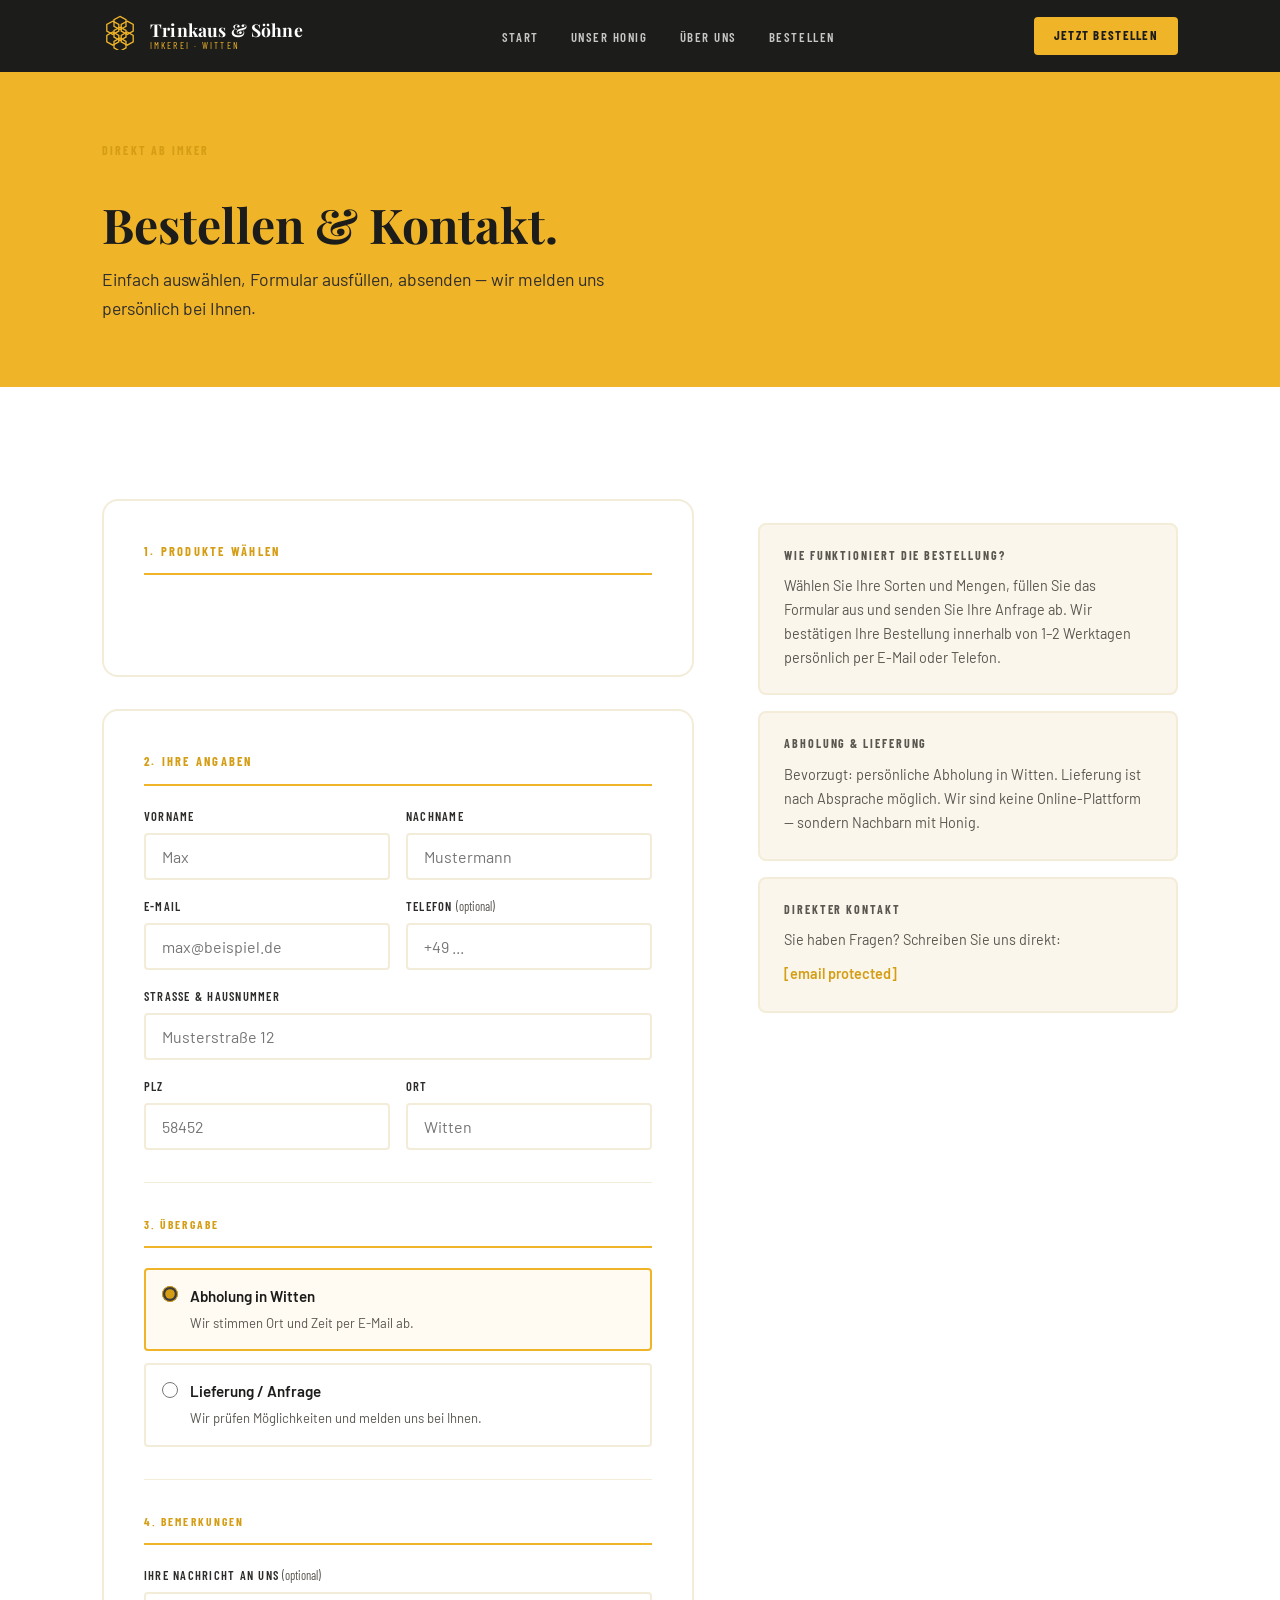
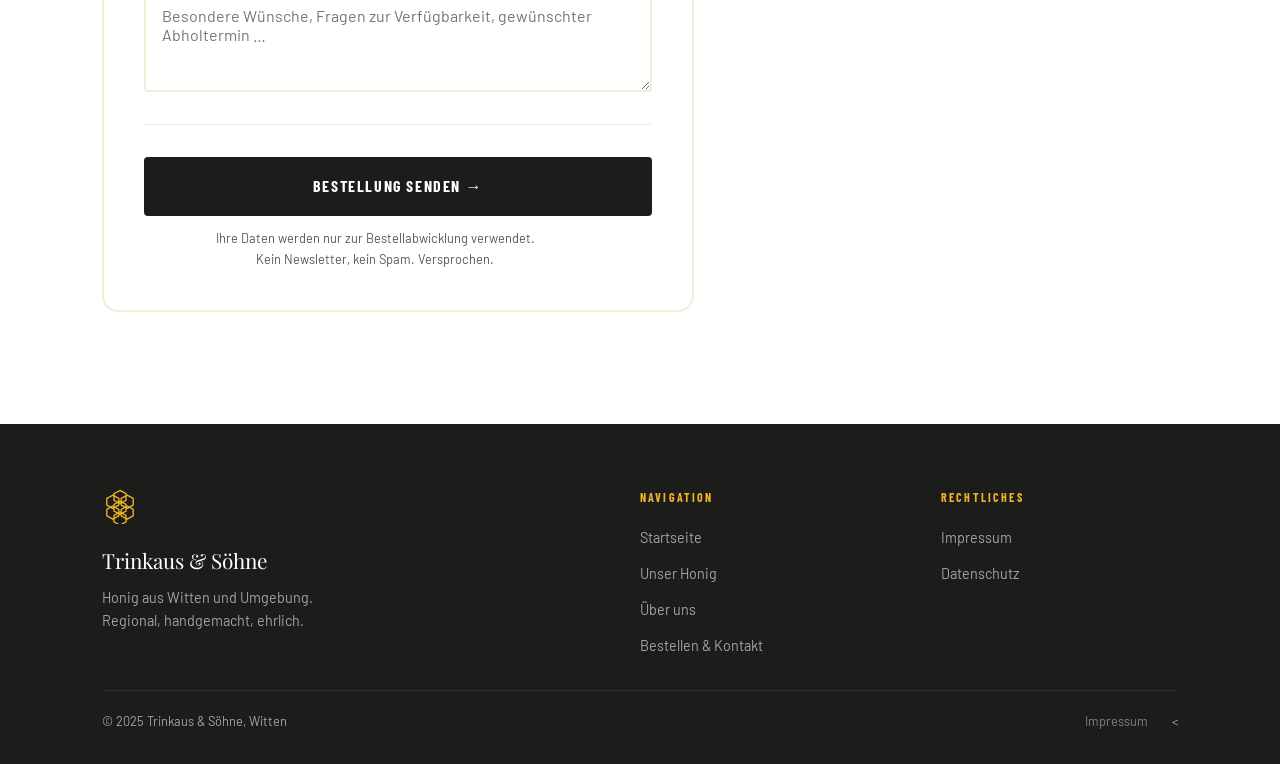
==== bestellung.html @ d73a36d2 "Add files via upload" ====
<!DOCTYPE html>
<html lang="de">
<head>
  <meta charset="UTF-8">
  <meta name="viewport" content="width=device-width, initial-scale=1.0">
  <title>Bestellen & Kontakt – Trinkaus & Söhne, Imkerei Witten</title>
  <meta name="description" content="Honig von Trinkaus & Söhne bestellen. Frühlingsblüte und Sommertracht direkt ab Imker in Witten – 500g für 7,50 €. Einfach, direkt, persönlich.">
  <link rel="stylesheet" href="styles.css">
  <style>

    .order-page-layout {
      display: grid;
      grid-template-columns: 1fr 420px;
      gap: 4rem;
      align-items: start;
    }

    /* Product Quantity Selection */
    .order-section-title {
      font-family: var(--ff-condensed);
      font-size: .78rem;
      font-weight: 700;
      letter-spacing: .18em;
      text-transform: uppercase;
      color: var(--honey-dark);
      margin-bottom: 1.25rem;
      padding-bottom: .75rem;
      border-bottom: 2px solid var(--honey);
      display: block;
    }

    .order-lines {
      display: flex;
      flex-direction: column;
      gap: 1rem;
      margin-bottom: 2.5rem;
    }

    .order-line {
      display: flex;
      align-items: center;
      justify-content: space-between;
      gap: 1rem;
      padding: 1.25rem 1.5rem;
      background: var(--cream);
      border: 2px solid var(--cream-dark);
      border-radius: var(--radius-md);
      transition: border-color .2s;
    }

    .order-line:focus-within {
      border-color: var(--honey);
    }

    .order-line__name {
      font-family: var(--ff-serif);
      font-size: 1.05rem;
      color: var(--dark);
      display: block;
    }

    .order-line__unit {
      font-size: .82rem;
      color: var(--mid);
      margin-top: .2rem;
    }

    .order-line__right {
      display: flex;
      flex-direction: column;
      align-items: flex-end;
      gap: .5rem;
      flex-shrink: 0;
    }

    .order-line__subtotal {
      font-family: var(--ff-serif);
      font-weight: 700;
      font-size: 1.1rem;
      color: var(--dark);
      min-width: 70px;
      text-align: right;
    }

    /* Form Card */
    .form-card {
      background: var(--white);
      border: 2px solid var(--cream-dark);
      border-radius: var(--radius-lg);
      padding: 2.5rem;
    }

    .form-section {
      margin-bottom: 2rem;
      padding-bottom: 2rem;
      border-bottom: 1px solid var(--cream-dark);
    }

    .form-section:last-of-type {
      border-bottom: none;
      margin-bottom: 1rem;
    }

    /* Sticky Sidebar Summary */
    .order-sidebar {
      position: sticky;
      top: calc(var(--nav-h) + 2rem);
    }

    .sidebar-info {
      background: var(--cream);
      border: 2px solid var(--cream-dark);
      border-radius: var(--radius-md);
      padding: 1.5rem;
      margin-top: 1.5rem;
    }

    .sidebar-info h4 {
      font-family: var(--ff-condensed);
      font-size: .75rem;
      letter-spacing: .16em;
      text-transform: uppercase;
      color: var(--mid);
      margin-bottom: .75rem;
    }

    .sidebar-info p {
      font-size: .9rem;
      color: var(--mid);
      line-height: 1.65;
      max-width: none;
    }

    .radio-group {
      display: flex;
      flex-direction: column;
      gap: .75rem;
    }

    .radio-option {
      display: flex;
      align-items: flex-start;
      gap: .75rem;
      cursor: pointer;
      padding: .875rem 1rem;
      border: 2px solid var(--cream-dark);
      border-radius: var(--radius-sm);
      transition: border-color .2s, background .2s;
    }

    .radio-option:has(input:checked) {
      border-color: var(--honey);
      background: rgba(240,180,41,.06);
    }

    .radio-option input[type="radio"] {
      margin-top: .15rem;
      accent-color: var(--honey-dark);
      width: 16px;
      height: 16px;
      flex-shrink: 0;
    }

    .radio-option__label {
      font-weight: 600;
      font-size: .95rem;
      color: var(--dark);
      display: block;
    }

    .radio-option__sub {
      font-size: .82rem;
      color: var(--mid);
      margin-top: .15rem;
    }

    .submit-area {
      margin-top: 2rem;
    }

    .submit-area .btn {
      width: 100%;
      justify-content: center;
      font-size: 1rem;
      padding: 1.1rem;
    }

    .submit-note {
      font-size: .8rem;
      color: var(--mid);
      text-align: center;
      margin-top: .75rem;
    }

    @media (max-width: 960px) {
      .order-page-layout {
        grid-template-columns: 1fr;
        gap: 2.5rem;
      }
      .order-sidebar {
        position: static;
      }
      .order-sidebar { order: -1; }
    }

    @media (max-width: 480px) {
      .order-line {
        flex-direction: column;
        align-items: flex-start;
      }
      .order-line__right {
        align-items: flex-start;
        flex-direction: row;
        width: 100%;
        justify-content: space-between;
      }
      .form-card { padding: 1.5rem; }
    }
  </style>
</head>
<body>

<nav class="nav" aria-label="Hauptnavigation">
  <div class="nav__inner">
    <a href="index.html" class="nav__logo" aria-label="Trinkaus & Söhne – Startseite">
      <div class="nav__logo-mark">
        <svg viewBox="0 0 60 60" fill="none" xmlns="http://www.w3.org/2000/svg" aria-hidden="true">
          <g stroke="#F0B429" stroke-width="2.2" fill="none">
            <polygon points="30,4 40,9.5 40,20.5 30,26 20,20.5 20,9.5"/>
            <polygon points="42,12 52,17.5 52,28.5 42,34 32,28.5 32,17.5"/>
            <polygon points="18,12 28,17.5 28,28.5 18,34 8,28.5 8,17.5"/>
            <polygon points="30,22 40,27.5 40,38.5 30,44 20,38.5 20,27.5"/>
            <polygon points="42,30 52,35.5 52,46.5 42,52 32,46.5 32,35.5"/>
            <polygon points="18,30 28,35.5 28,46.5 18,52 8,46.5 8,35.5"/>
            <polygon points="30,40 40,45.5 40,56.5 30,62 20,56.5 20,45.5"/>
          </g>
        </svg>
      </div>
      <div class="nav__logo-text">
        <span class="nav__logo-name">Trinkaus & Söhne</span>
        <span class="nav__logo-sub">Imkerei · Witten</span>
      </div>
    </a>
    <ul class="nav__links" id="navLinks">
      <li><a href="index.html" class="nav__link">Start</a></li>
      <li><a href="honig.html" class="nav__link">Unser Honig</a></li>
      <li><a href="ueber-uns.html" class="nav__link">Über uns</a></li>
      <li><a href="bestellung.html" class="nav__link">Bestellen</a></li>
    </ul>
    <a href="bestellung.html" class="nav__cta">Jetzt bestellen</a>
    <button class="nav__toggle" id="navToggle" aria-label="Menü öffnen" aria-expanded="false">
      <span></span><span></span><span></span>
    </button>
  </div>
</nav>

<header class="page-hero">
  <div class="container">
    <span class="label">Direkt ab Imker</span>
    <div class="divider" style="margin-bottom:1rem"></div>
    <h1>Bestellen & Kontakt.</h1>
    <p style="font-size:1.1rem;color:var(--charcoal);margin-top:.75rem;max-width:52ch">
      Einfach auswählen, Formular ausfüllen, absenden — wir melden uns persönlich bei Ihnen.
    </p>
  </div>
</header>

<section class="section">
  <div class="container">
    <form id="orderForm" novalidate>
      <div class="order-page-layout">

        <!-- Left: Product selection + contact form -->
        <div>
          <!-- 1. Product Selection -->
          <div class="form-card" style="margin-bottom:2rem">
            <span class="order-section-title">1. Produkte wählen</span>
            <div id="orderLines" class="order-lines"></div>
          </div>

          <!-- 2. Contact Data -->
          <div class="form-card">
            <span class="order-section-title">2. Ihre Angaben</span>

            <div class="form-section">
              <div class="form-grid">
                <div class="form-group">
                  <label class="form-label" for="vorname">Vorname</label>
                  <input class="form-input" type="text" id="vorname" name="vorname"
                    autocomplete="given-name" required placeholder="Max">
                </div>
                <div class="form-group">
                  <label class="form-label" for="nachname">Nachname</label>
                  <input class="form-input" type="text" id="nachname" name="nachname"
                    autocomplete="family-name" required placeholder="Mustermann">
                </div>
                <div class="form-group">
                  <label class="form-label" for="email">E-Mail</label>
                  <input class="form-input" type="email" id="email" name="email"
                    autocomplete="email" required placeholder="max@beispiel.de">
                </div>
                <div class="form-group">
                  <label class="form-label form-label--optional" for="telefon">Telefon</label>
                  <input class="form-input" type="tel" id="telefon" name="telefon"
                    autocomplete="tel" placeholder="+49 ...">
                </div>
                <div class="form-group form-grid--full">
                  <label class="form-label" for="strasse">Straße & Hausnummer</label>
                  <input class="form-input" type="text" id="strasse" name="strasse"
                    autocomplete="street-address" required placeholder="Musterstraße 12">
                </div>
                <div class="form-group">
                  <label class="form-label" for="plz">PLZ</label>
                  <input class="form-input" type="text" id="plz" name="plz"
                    autocomplete="postal-code" required placeholder="58452">
                </div>
                <div class="form-group">
                  <label class="form-label" for="ort">Ort</label>
                  <input class="form-input" type="text" id="ort" name="ort"
                    autocomplete="address-level2" required placeholder="Witten">
                </div>
              </div>
            </div>

            <div class="form-section">
              <span class="order-section-title" style="font-size:.72rem">3. Übergabe</span>
              <div class="radio-group" role="radiogroup" aria-labelledby="uebergabe-label">
                <label class="radio-option">
                  <input type="radio" name="uebergabe" value="abholung" checked>
                  <div>
                    <span class="radio-option__label">Abholung in Witten</span>
                    <span class="radio-option__sub">Wir stimmen Ort und Zeit per E-Mail ab.</span>
                  </div>
                </label>
                <label class="radio-option">
                  <input type="radio" name="uebergabe" value="lieferung">
                  <div>
                    <span class="radio-option__label">Lieferung / Anfrage</span>
                    <span class="radio-option__sub">Wir prüfen Möglichkeiten und melden uns bei Ihnen.</span>
                  </div>
                </label>
              </div>
            </div>

            <div class="form-section">
              <span class="order-section-title" style="font-size:.72rem">4. Bemerkungen</span>
              <div class="form-group">
                <label class="form-label form-label--optional" for="bemerkung">Ihre Nachricht an uns</label>
                <textarea class="form-textarea" id="bemerkung" name="bemerkung"
                  placeholder="Besondere Wünsche, Fragen zur Verfügbarkeit, gewünschter Abholtermin …"></textarea>
              </div>
            </div>

            <div class="submit-area">
              <button type="submit" class="btn btn--primary btn--lg" id="submitBtn">
                Bestellung senden →
              </button>
              <p class="submit-note">
                Ihre Daten werden nur zur Bestellabwicklung verwendet.<br>
                Kein Newsletter, kein Spam. Versprochen.
              </p>
            </div>
          </div>
        </div>

        <!-- Right: Sticky Summary -->
        <div class="order-sidebar">
          <!-- Summary Box (JS fills this) -->
          <div id="summaryBox" style="display:none">
            <div class="order-summary">
              <h3>Ihre Bestellübersicht</h3>
              <div id="summaryBody"></div>
              <div id="summaryTotal" class="order-summary__total"></div>
            </div>
          </div>

          <div class="sidebar-info">
            <h4>Wie funktioniert die Bestellung?</h4>
            <p>
              Wählen Sie Ihre Sorten und Mengen, füllen Sie das Formular aus 
              und senden Sie Ihre Anfrage ab. Wir bestätigen Ihre Bestellung 
              innerhalb von 1–2 Werktagen persönlich per E-Mail oder Telefon.
            </p>
          </div>

          <div class="sidebar-info" style="margin-top:1rem">
            <h4>Abholung & Lieferung</h4>
            <p>
              Bevorzugt: persönliche Abholung in Witten. 
              Lieferung ist nach Absprache möglich. 
              Wir sind keine Online-Plattform — 
              sondern Nachbarn mit Honig.
            </p>
          </div>

          <div class="sidebar-info" style="margin-top:1rem">
            <h4>Direkter Kontakt</h4>
            <p style="margin-bottom:.5rem">
              Sie haben Fragen? Schreiben Sie uns direkt:
            </p>
            <a href="/cdn-cgi/l/email-protection#afc6c2c4caddcac6efdbddc6c1c4cedadc82dcc0cac7c1ca81cbca" style="color:var(--honey-dark);font-weight:600;font-size:.9rem;word-break:break-all">
              <span class="__cf_email__" data-cfemail="60090d0b05120509201412090e0b0115134d130f05080e054e0405">[email&#160;protected]</span>
            </a>
          </div>
        </div>

      </div>
    </form>
  </div>
</section>

<footer class="footer">
  <div class="container">
    <div class="footer__inner">
      <div>
        <svg width="36" height="36" viewBox="0 0 60 60" fill="none" xmlns="http://www.w3.org/2000/svg" aria-hidden="true">
          <g stroke="#F0B429" stroke-width="2.2" fill="none">
            <polygon points="30,4 40,9.5 40,20.5 30,26 20,20.5 20,9.5"/>
            <polygon points="42,12 52,17.5 52,28.5 42,34 32,28.5 32,17.5"/>
            <polygon points="18,12 28,17.5 28,28.5 18,34 8,28.5 8,17.5"/>
            <polygon points="30,22 40,27.5 40,38.5 30,44 20,38.5 20,27.5"/>
            <polygon points="42,30 52,35.5 52,46.5 42,52 32,46.5 32,35.5"/>
            <polygon points="18,30 28,35.5 28,46.5 18,52 8,46.5 8,35.5"/>
            <polygon points="30,40 40,45.5 40,56.5 30,62 20,56.5 20,45.5"/>
          </g>
        </svg>
        <p class="footer__brand-name">Trinkaus & Söhne</p>
        <p class="footer__tagline">Honig aus Witten und Umgebung. Regional, handgemacht, ehrlich.</p>
      </div>
      <div>
        <p class="footer__heading">Navigation</p>
        <ul class="footer__links">
          <li><a href="index.html" class="footer__link">Startseite</a></li>
          <li><a href="honig.html" class="footer__link">Unser Honig</a></li>
          <li><a href="ueber-uns.html" class="footer__link">Über uns</a></li>
          <li><a href="bestellung.html" class="footer__link">Bestellen & Kontakt</a></li>
        </ul>
      </div>
      <div>
        <p class="footer__heading">Rechtliches</p>
        <ul class="footer__links">
          <li><a href="impressum.html" class="footer__link">Impressum</a></li>
          <li><a href="datenschutz.html" class="footer__link">Datenschutz</a></li>
        </ul>
      </div>
    </div>
    <div class="footer__bottom">
      <span>© 2025 Trinkaus & Söhne, Witten</span>
      <div class="footer__legal">
        <a href="impressum.html">Impressum</a>
        <
---- styles.css ----
/* =========================================================
   TRINKAUS & SÖHNE — Imkerei Witten
   Shared Stylesheet
   ========================================================= */

@import url('https://fonts.googleapis.com/css2?family=Playfair+Display:wght@400;700;900&family=Dancing+Script:wght@700&family=Barlow:wght@300;400;500;600;700&family=Barlow+Condensed:wght@600;700&display=swap');

/* ─── CSS Variables ──────────────────────────────────────── */
:root {
  --honey:        #F0B429;
  --honey-dark:   #D49D14;
  --honey-light:  #FDD85D;
  --dark:         #1C1C1B;
  --charcoal:     #2E2D2B;
  --mid:          #5A5751;
  --cream:        #FBF6EC;
  --cream-dark:   #F3ECD9;
  --white:        #FFFFFF;

  --ff-serif:     'Playfair Display', Georgia, serif;
  --ff-sans:      'Barlow', sans-serif;
  --ff-condensed: 'Barlow Condensed', sans-serif;
  --ff-script:    'Dancing Script', cursive;

  --radius-sm:    4px;
  --radius-md:    8px;
  --radius-lg:    16px;
  --radius-hex:   6px;

  --shadow-sm:    0 2px 8px rgba(28,28,27,.08);
  --shadow-md:    0 6px 24px rgba(28,28,27,.12);
  --shadow-lg:    0 16px 48px rgba(28,28,27,.18);
  --shadow-honey: 0 4px 20px rgba(240,180,41,.35);

  --space-xs:     .5rem;
  --space-sm:     1rem;
  --space-md:     2rem;
  --space-lg:     4rem;
  --space-xl:     7rem;

  --nav-h:        72px;
  --max-w:        1140px;
}

/* ─── Reset & Base ───────────────────────────────────────── */
*, *::before, *::after { box-sizing: border-box; margin: 0; padding: 0; }

html { scroll-behavior: smooth; font-size: 16px; }

body {
  font-family: var(--ff-sans);
  color: var(--dark);
  background: var(--white);
  line-height: 1.65;
  -webkit-font-smoothing: antialiased;
}

img { max-width: 100%; display: block; }
a { color: inherit; text-decoration: none; }
ul { list-style: none; }

/* ─── Typography ─────────────────────────────────────────── */
h1, h2, h3, h4 {
  font-family: var(--ff-serif);
  line-height: 1.15;
  font-weight: 700;
}

h1 { font-size: clamp(2.4rem, 5vw, 4rem); }
h2 { font-size: clamp(1.8rem, 3.5vw, 2.8rem); }
h3 { font-size: clamp(1.2rem, 2.5vw, 1.6rem); }

p { max-width: 66ch; }

.label {
  font-family: var(--ff-condensed);
  font-weight: 700;
  font-size: .75rem;
  letter-spacing: .18em;
  text-transform: uppercase;
  color: var(--mid);
}

.label--honey { color: var(--honey-dark); }
.label--light { color: rgba(255,255,255,.65); }

/* ─── Layout Helpers ─────────────────────────────────────── */
.container {
  width: 100%;
  max-width: var(--max-w);
  margin-inline: auto;
  padding-inline: var(--space-md);
}

.section {
  padding-block: var(--space-xl);
}

.section--sm {
  padding-block: var(--space-lg);
}

.section--dark {
  background: var(--dark);
  color: var(--white);
}

.section--cream {
  background: var(--cream);
}

.section--honey {
  background: var(--honey);
  color: var(--dark);
}

/* ─── Navigation ─────────────────────────────────────────── */
.nav {
  position: fixed;
  top: 0; left: 0; right: 0;
  height: var(--nav-h);
  background: var(--dark);
  z-index: 1000;
  display: flex;
  align-items: center;
}

.nav__inner {
  display: flex;
  align-items: center;
  justify-content: space-between;
  width: 100%;
  max-width: var(--max-w);
  margin-inline: auto;
  padding-inline: var(--space-md);
}

.nav__logo {
  display: flex;
  align-items: center;
  gap: .75rem;
  text-decoration: none;
}

.nav__logo-mark svg {
  width: 36px;
  height: 36px;
}

.nav__logo-text {
  display: flex;
  flex-direction: column;
  line-height: 1;
}

.nav__logo-name {
  font-family: var(--ff-serif);
  font-size: 1.1rem;
  font-weight: 700;
  color: var(--white);
  letter-spacing: .01em;
}

.nav__logo-sub {
  font-family: var(--ff-condensed);
  font-size: .6rem;
  letter-spacing: .22em;
  text-transform: uppercase;
  color: var(--honey);
  margin-top: 2px;
}

.nav__links {
  display: flex;
  align-items: center;
  gap: var(--space-md);
}

.nav__link {
  font-family: var(--ff-condensed);
  font-weight: 600;
  font-size: .8rem;
  letter-spacing: .12em;
  text-transform: uppercase;
  color: rgba(255,255,255,.75);
  transition: color .2s;
  padding-block: .25rem;
  border-bottom: 2px solid transparent;
  transition: color .2s, border-color .2s;
}

.nav__link:hover,
.nav__link--active {
  color: var(--honey);
  border-bottom-color: var(--honey);
}

.nav__cta {
  font-family: var(--ff-condensed);
  font-weight: 700;
  font-size: .8rem;
  letter-spacing: .1em;
  text-transform: uppercase;
  background: var(--honey);
  color: var(--dark);
  padding: .55rem 1.25rem;
  border-radius: var(--radius-sm);
  transition: background .2s, transform .15s;
}

.nav__cta:hover {
  background: var(--honey-light);
  transform: translateY(-1px);
}

/* Mobile Nav Toggle */
.nav__toggle {
  display: none;
  flex-direction: column;
  gap: 5px;
  cursor: pointer;
  padding: .5rem;
  background: none;
  border: none;
}

.nav__toggle span {
  display: block;
  width: 24px;
  height: 2px;
  background: var(--white);
  transition: all .3s;
}

.nav__toggle.open span:nth-child(1) { transform: translateY(7px) rotate(45deg); }
.nav__toggle.open span:nth-child(2) { opacity: 0; }
.nav__toggle.open span:nth-child(3) { transform: translateY(-7px) rotate(-45deg); }

/* ─── Buttons ────────────────────────────────────────────── */
.btn {
  display: inline-flex;
  align-items: center;
  gap: .5rem;
  font-family: var(--ff-condensed);
  font-weight: 700;
  font-size: .9rem;
  letter-spacing: .1em;
  text-transform: uppercase;
  padding: .85rem 2rem;
  border-radius: var(--radius-sm);
  border: 2px solid transparent;
  cursor: pointer;
  transition: all .2s;
  text-decoration: none;
}

.btn--primary {
  background: var(--dark);
  color: var(--white);
  border-color: var(--dark);
}

.btn--primary:hover {
  background: var(--charcoal);
  transform: translateY(-2px);
  box-shadow: var(--shadow-md);
}

.btn--outline {
  background: transparent;
  color: var(--dark);
  border-color: var(--dark);
}

.btn--outline:hover {
  background: var(--dark);
  color: var(--white);
}

.btn--honey {
  background: var(--honey);
  color: var(--dark);
  border-color: var(--honey);
}

.btn--honey:hover {
  background: var(--honey-light);
  box-shadow: var(--shadow-honey);
  transform: translateY(-2px);
}

.btn--white {
  background: var(--white);
  color: var(--dark);
  border-color: var(--white);
}

.btn--white:hover {
  background: var(--cream);
  transform: translateY(-2px);
}

.btn--lg {
  padding: 1.1rem 2.5rem;
  font-size: 1rem;
}

/* ─── Honeycomb SVG Decoration ───────────────────────────── */
.hex-deco {
  position: absolute;
  opacity: .06;
  pointer-events: none;
}

/* ─── Section Header ─────────────────────────────────────── */
.section-header {
  margin-bottom: 3.5rem;
}

.section-header h2 {
  margin-top: .5rem;
  margin-bottom: 1rem;
}

.section-header p {
  color: var(--mid);
  font-size: 1.1rem;
}

/* ─── Product Cards ──────────────────────────────────────── */
.products-grid {
  display: grid;
  grid-template-columns: repeat(auto-fill, minmax(280px, 1fr));
  gap: var(--space-md);
}

.product-card {
  background: var(--white);
  border: 2px solid var(--cream-dark);
  border-radius: var(--radius-md);
  overflow: hidden;
  display: flex;
  flex-direction: column;
  transition: transform .2s, box-shadow .2s, border-color .2s;
}

.product-card:hover {
  transform: translateY(-4px);
  box-shadow: var(--shadow-md);
  border-color: var(--honey);
}

.product-card__visual {
  background: var(--honey);
  height: 200px;
  display: flex;
  align-items: center;
  justify-content: center;
  position: relative;
  overflow: hidden;
}

.product-card__icon {
  width: 80px;
  height: 80px;
  opacity: .2;
  position: absolute;
}

.product-card__name-script {
  font-family: var(--ff-script);
  font-size: 2.4rem;
  color: var(--dark);
  position: relative;
  z-index: 1;
}

.product-card__body {
  padding: 1.5rem;
  flex: 1;
  display: flex;
  flex-direction: column;
  gap: .75rem;
}

.product-card__tag {
  font-family: var(--ff-condensed);
  font-size: .7rem;
  letter-spacing: .18em;
  text-transform: uppercase;
  color: var(--mid);
}

.product-card__title {
  font-family: var(--ff-serif);
  font-size: 1.3rem;
  font-weight: 700;
}

.product-card__desc {
  font-size: .95rem;
  color: var(--mid);
  line-height: 1.6;
  flex: 1;
}

.product-card__footer {
  display: flex;
  align-items: center;
  justify-content: space-between;
  padding: 1rem 1.5rem;
  border-top: 1px solid var(--cream-dark);
  background: var(--cream);
}

.product-card__size {
  font-size: .85rem;
  color: var(--mid);
  font-family: var(--ff-condensed);
  letter-spacing: .08em;
}

.product-card__price {
  font-family: var(--ff-serif);
  font-size: 1.4rem;
  font-weight: 700;
  color: var(--dark);
}

/* ─── Values / Icon Row ──────────────────────────────────── */
.values-grid {
  display: grid;
  grid-template-columns: repeat(auto-fit, minmax(200px, 1fr));
  gap: var(--space-md);
}

.value-item {
  text-align: center;
  padding: var(--space-md);
}

.value-item__icon {
  width: 48px;
  height: 48px;
  margin: 0 auto var(--space-sm);
  background: var(--honey);
  border-radius: 50%;
  display: flex;
  align-items: center;
  justify-content: center;
}

.value-item__icon svg {
  width: 22px;
  height: 22px;
  color: var(--dark);
}

.value-item h3 {
  font-size: 1rem;
  margin-bottom: .4rem;
}

.value-item p {
  font-size: .9rem;
  color: var(--mid);
  max-width: 22ch;
  margin-inline: auto;
}

/* ─── Divider ────────────────────────────────────────────── */
.divider {
  width: 40px;
  height: 3px;
  background: var(--honey);
  margin-block: 1rem;
}

.divider--center { margin-inline: auto; }

/* ─── Form Styles ────────────────────────────────────────── */
.form-grid {
  display: grid;
  grid-template-columns: 1fr 1fr;
  gap: 1rem;
}

.form-grid--full {
  grid-column: 1 / -1;
}

.form-group {
  display: flex;
  flex-direction: column;
  gap: .4rem;
}

.form-label {
  font-family: var(--ff-condensed);
  font-weight: 600;
  font-size: .78rem;
  letter-spacing: .1em;
  text-transform: uppercase;
  color: var(--charcoal);
}

.form-label--optional::after {
  content: ' (optional)';
  font-weight: 400;
  color: var(--mid);
  text-transform: none;
  letter-spacing: 0;
}

.form-input,
.form-select,
.form-textarea {
  font-family: var(--ff-sans);
  font-size: 1rem;
  color: var(--dark);
  background: var(--white);
  border: 2px solid var(--cream-dark);
  border-radius: var(--radius-sm);
  padding: .75rem 1rem;
  width: 100%;
  transition: border-color .2s;
  outline: none;
}

.form-input:focus,
.form-select:focus,
.form-textarea:focus {
  border-color: var(--honey);
  box-shadow: 0 0 0 3px rgba(240,180,41,.15);
}

.form-textarea {
  resize: vertical;
  min-height: 100px;
}

/* ─── Quantity Stepper ───────────────────────────────────── */
.qty-stepper {
  display: flex;
  align-items: center;
  gap: 0;
  border: 2px solid var(--cream-dark);
  border-radius: var(--radius-sm);
  overflow: hidden;
  width: fit-content;
}

.qty-btn {
  width: 40px;
  height: 40px;
  background: var(--cream);
  border: none;
  cursor: pointer;
  font-size: 1.3rem;
  font-weight: 700;
  color: var(--dark);
  display: flex;
  align-items: center;
  justify-content: center;
  transition: background .15s;
}

.qty-btn:hover { background: var(--honey); }

.qty-input {
  width: 56px;
  height: 40px;
  text-align: center;
  border: none;
  border-left: 2px solid var(--cream-dark);
  border-right: 2px solid var(--cream-dark);
  font-family: var(--ff-serif);
  font-size: 1.1rem;
  font-weight: 700;
  color: var(--dark);
  outline: none;
  background: var(--white);
}

/* ─── Order Summary ──────────────────────────────────────── */
.order-summary {
  background: var(--dark);
  color: var(--white);
  border-radius: var(--radius-md);
  padding: 2rem;
  margin-top: 2rem;
}

.order-summary h3 {
  font-size: 1rem;
  font-family: var(--ff-condensed);
  letter-spacing: .15em;
  text-transform: uppercase;
  color: var(--honey);
  margin-bottom: 1.25rem;
}

.order-summary__row {
  display: flex;
  justify-content: space-between;
  padding: .6rem 0;
  border-bottom: 1px solid rgba(255,255,255,.08);
  font-size: .95rem;
}

.order-summary__row:last-child {
  border-bottom: none;
}

.order-summary__total {
  display: flex;
  justify-content: space-between;
  padding-top: 1rem;
  margin-top: .5rem;
  border-top: 2px solid var(--honey);
  font-family: var(--ff-serif);
  font-size: 1.4rem;
  font-weight: 700;
}

/* ─── Footer ─────────────────────────────────────────────── */
.footer {
  background: var(--dark);
  color: rgba(255,255,255,.6);
  padding: var(--space-lg) 0 var(--space-md);
}

.footer__inner {
  display: grid;
  grid-template-columns: 2fr 1fr 1fr;
  gap: var(--space-lg);
  padding-bottom: var(--space-md);
  border-bottom: 1px solid rgba(255,255,255,.08);
}

.footer__brand-name {
  font-family: var(--ff-serif);
  font-size: 1.3rem;
  color: var(--white);
  margin: .75rem 0 .5rem;
}

.footer__tagline {
  font-size: .9rem;
  line-height: 1.6;
  max-width: 28ch;
}

.footer__heading {
  font-family: var(--ff-condensed);
  font-weight: 700;
  font-size: .75rem;
  letter-spacing: .18em;
  text-transform: uppercase;
  color: var(--honey);
  margin-bottom: 1rem;
}

.footer__links {
  display: flex;
  flex-direction: column;
  gap: .6rem;
}

.footer__link {
  font-size: .9rem;
  color: rgba(255,255,255,.6);
  transition: color .2s;
}

.footer__link:hover { color: var(--honey); }

.footer__bottom {
  display: flex;
  justify-content: space-between;
  align-items: center;
  padding-top: 1.25rem;
  font-size: .8rem;
}

.footer__legal {
  display: flex;
  gap: 1.5rem;
}

.footer__legal a {
  color: rgba(255,255,255,.45);
  font-size: .8rem;
  transition: color .2s;
}

.footer__legal a:hover { color: var(--honey); }

/* ─── Page Hero ──────────────────────────────────────────── */
.page-hero {
  background: var(--honey);
  padding-top: calc(var(--nav-h) + 4rem);
  padding-bottom: 4rem;
  position: relative;
  overflow: hidden;
}

.page-hero .label { color: var(--honey-dark); margin-bottom: .5rem; }
.page-hero h1 { font-size: clamp(2rem, 4vw, 3rem); }

/* ─── Impressum / Datenschutz ────────────────────────────── */
.prose {
  max-width: 72ch;
}

.prose h2 {
  font-size: 1.5rem;
  margin: 2.5rem 0 .75rem;
}

.prose h3 {
  font-size: 1.1rem;
  margin: 1.75rem 0 .5rem;
}

.prose p {
  margin-bottom: 1rem;
  font-size: .975rem;
  line-height: 1.75;
  color: var(--charcoal);
  max-width: none;
}

.prose a {
  color: var(--honey-dark);
  text-decoration: underline;
}

/* ─── Responsive ─────────────────────────────────────────── */
@media (max-width: 900px) {
  .footer__inner {
    grid-template-columns: 1fr 1fr;
  }

  .footer__inner > *:first-child {
    grid-column: 1 / -1;
  }
}

@media (max-width: 768px) {
  :root {
    --space-xl: 4rem;
    --space-lg: 2.5rem;
  }

  .nav__links {
    display: none;
    position: fixed;
    top: var(--nav-h);
    left: 0;
    right: 0;
    background: var(--dark);
    flex-direction: column;
    padding: 2rem;
    gap: 1.5rem;
    border-top: 1px solid rgba(255,255,255,.08);
    align-items: flex-start;
  }

  .nav__links.open { display: flex; }

  .nav__toggle { display: flex; }

  .nav__cta { display: none; }

  .form-grid { grid-template-columns: 1fr; }

  .footer__inner { grid-template-columns: 1fr; gap: 2rem; }
  .footer__bottom { flex-direction: column; gap: 1rem; text-align: center; }
}

@media (max-width: 480px) {
  .products-grid { grid-template-columns: 1fr; }
  .values-grid { grid-template-columns: 1fr 1fr; }
}
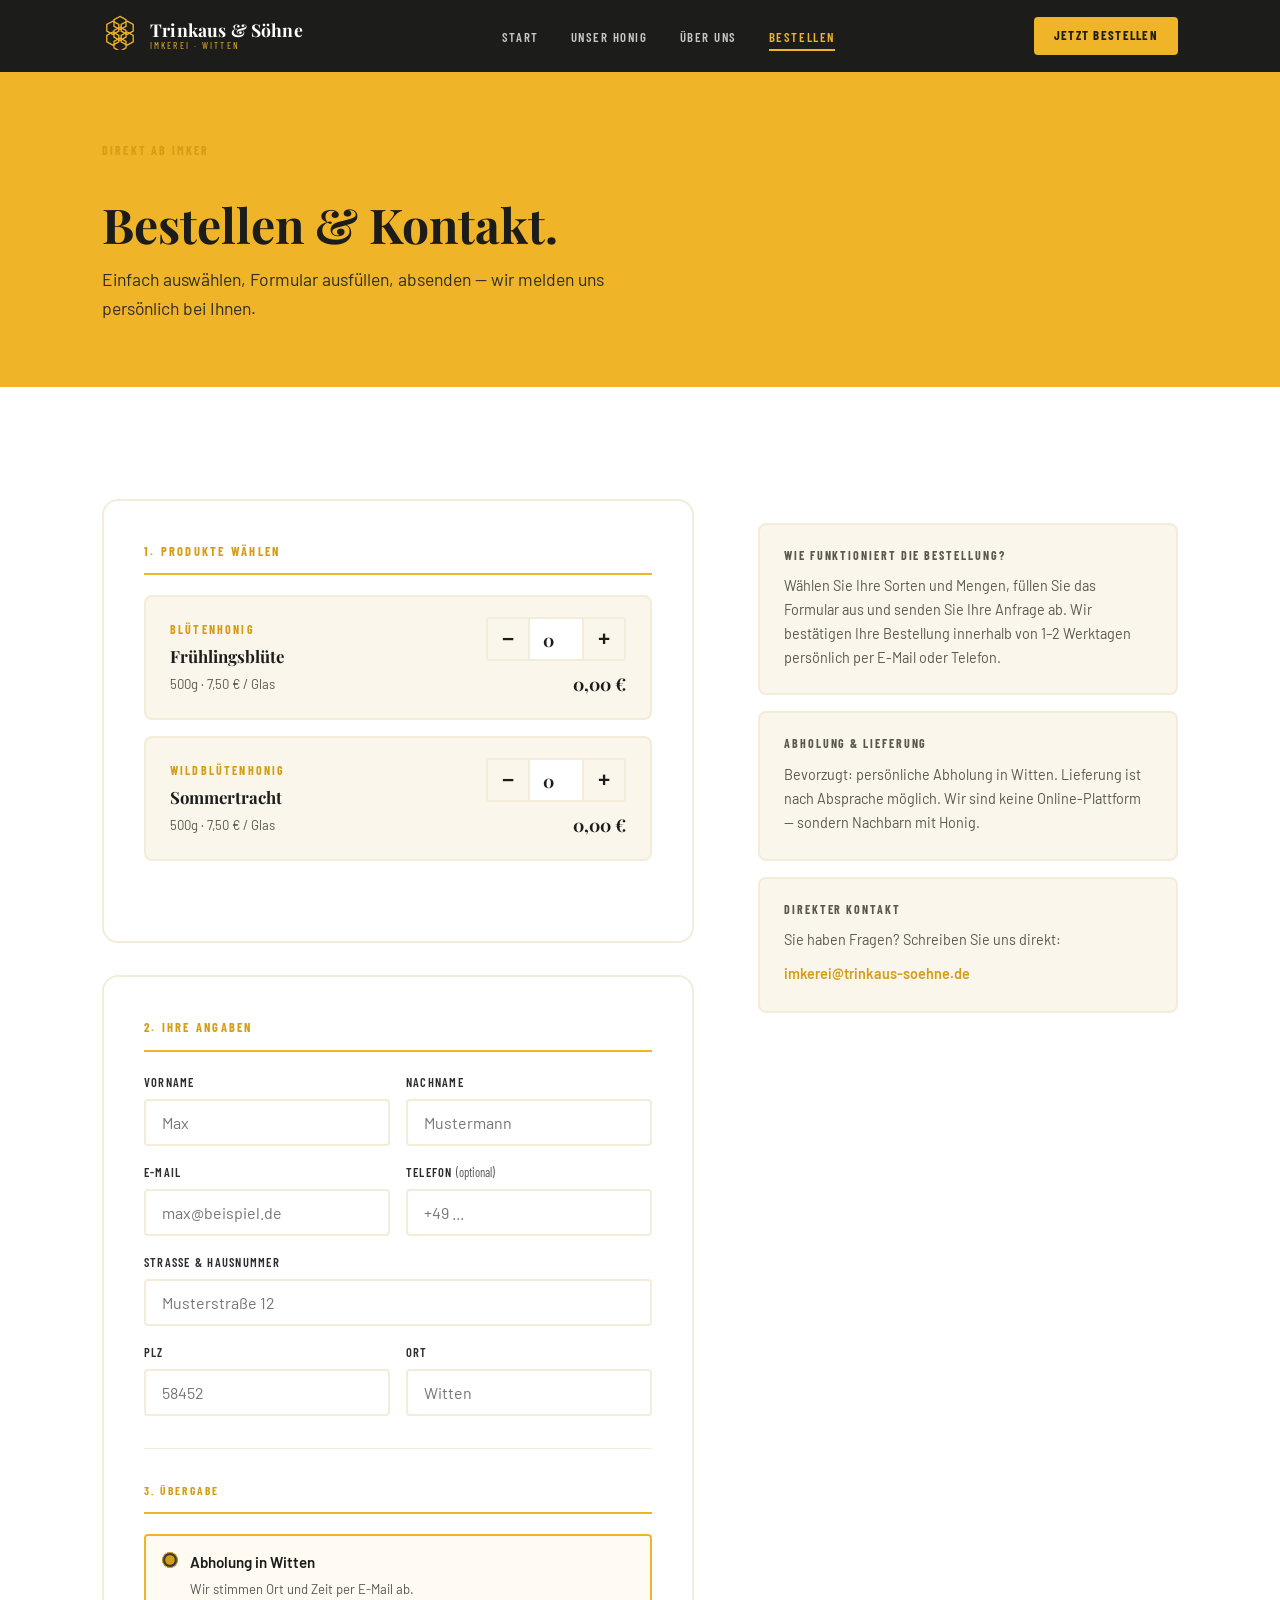
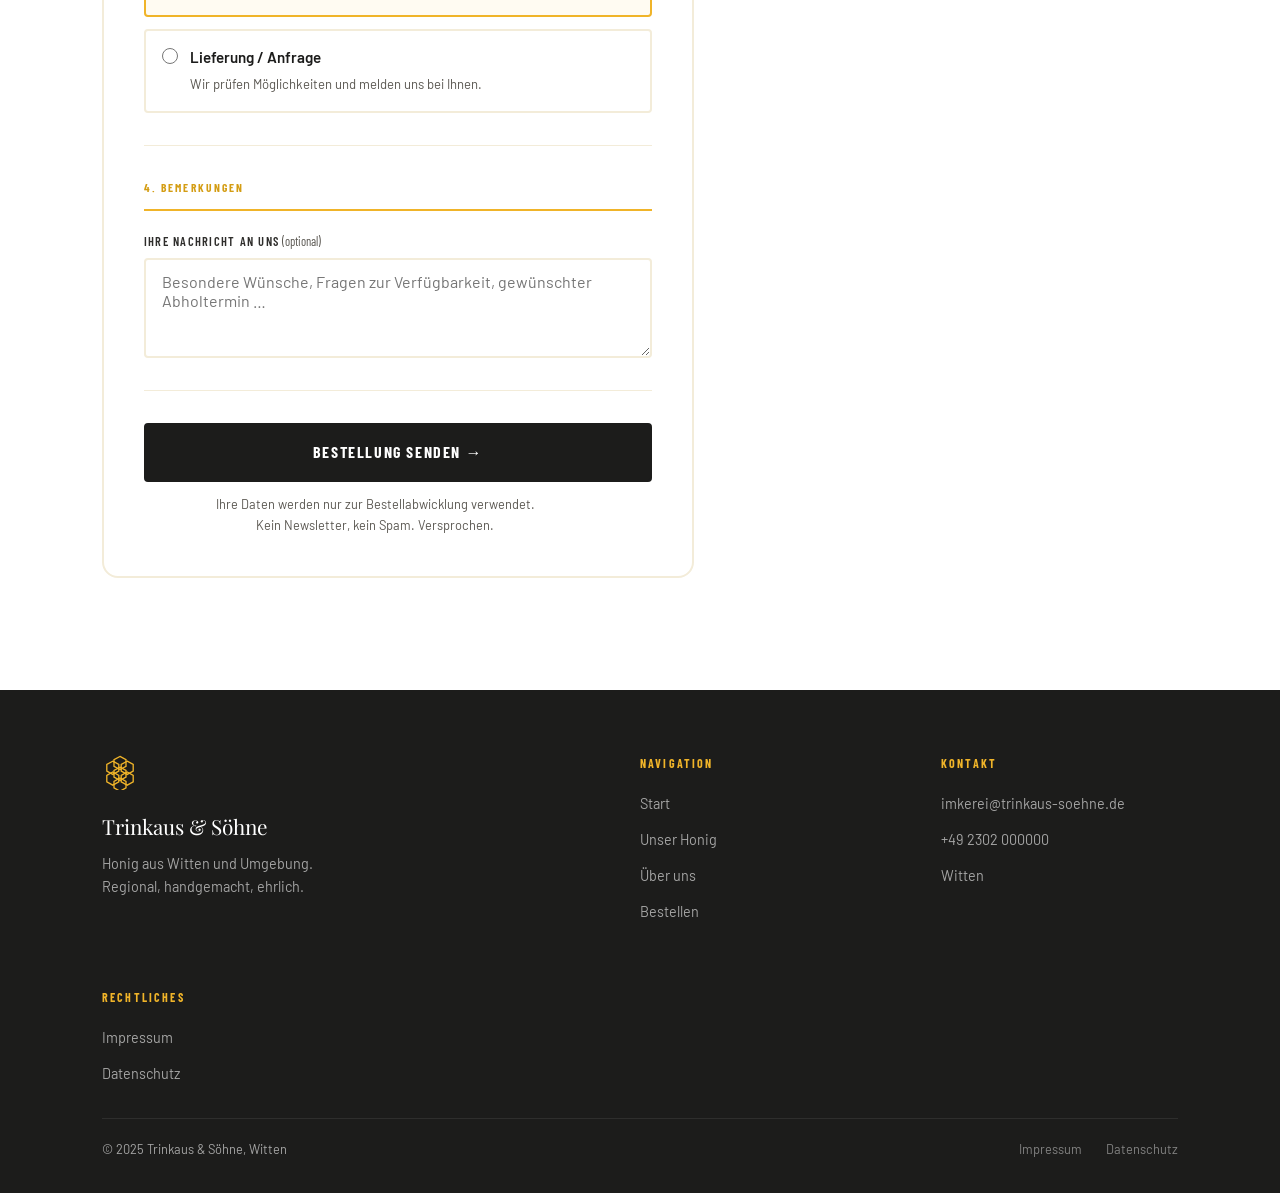
==== commit 3be2365e: "Add files via upload" ====
--- a/bestellung.html
+++ b/bestellung.html
@@ -3,449 +3,89 @@
 <head>
   <meta charset="UTF-8">
   <meta name="viewport" content="width=device-width, initial-scale=1.0">
-  <title>Bestellen & Kontakt – Trinkaus & Söhne, Imkerei Witten</title>
-  <meta name="description" content="Honig von Trinkaus & Söhne bestellen. Frühlingsblüte und Sommertracht direkt ab Imker in Witten – 500g für 7,50 €. Einfach, direkt, persönlich.">
+  <title>Bestellen & Kontakt – Trinkaus & Söhne</title>
+  <meta name="description" content="">
   <link rel="stylesheet" href="styles.css">
   <style>
-
-    .order-page-layout {
-      display: grid;
-      grid-template-columns: 1fr 420px;
-      gap: 4rem;
-      align-items: start;
-    }
-
-    /* Product Quantity Selection */
-    .order-section-title {
-      font-family: var(--ff-condensed);
-      font-size: .78rem;
-      font-weight: 700;
-      letter-spacing: .18em;
-      text-transform: uppercase;
-      color: var(--honey-dark);
-      margin-bottom: 1.25rem;
-      padding-bottom: .75rem;
-      border-bottom: 2px solid var(--honey);
-      display: block;
-    }
-
-    .order-lines {
-      display: flex;
-      flex-direction: column;
-      gap: 1rem;
-      margin-bottom: 2.5rem;
-    }
-
-    .order-line {
-      display: flex;
-      align-items: center;
-      justify-content: space-between;
-      gap: 1rem;
-      padding: 1.25rem 1.5rem;
-      background: var(--cream);
-      border: 2px solid var(--cream-dark);
-      border-radius: var(--radius-md);
-      transition: border-color .2s;
-    }
-
-    .order-line:focus-within {
-      border-color: var(--honey);
-    }
-
-    .order-line__name {
-      font-family: var(--ff-serif);
-      font-size: 1.05rem;
-      color: var(--dark);
-      display: block;
-    }
-
-    .order-line__unit {
-      font-size: .82rem;
-      color: var(--mid);
-      margin-top: .2rem;
-    }
-
-    .order-line__right {
-      display: flex;
-      flex-direction: column;
-      align-items: flex-end;
-      gap: .5rem;
-      flex-shrink: 0;
-    }
-
-    .order-line__subtotal {
-      font-family: var(--ff-serif);
-      font-weight: 700;
-      font-size: 1.1rem;
-      color: var(--dark);
-      min-width: 70px;
-      text-align: right;
-    }
-
-    /* Form Card */
-    .form-card {
-      background: var(--white);
-      border: 2px solid var(--cream-dark);
-      border-radius: var(--radius-lg);
-      padding: 2.5rem;
-    }
-
-    .form-section {
-      margin-bottom: 2rem;
-      padding-bottom: 2rem;
-      border-bottom: 1px solid var(--cream-dark);
-    }
-
-    .form-section:last-of-type {
-      border-bottom: none;
-      margin-bottom: 1rem;
-    }
-
-    /* Sticky Sidebar Summary */
-    .order-sidebar {
-      position: sticky;
-      top: calc(var(--nav-h) + 2rem);
-    }
-
-    .sidebar-info {
-      background: var(--cream);
-      border: 2px solid var(--cream-dark);
-      border-radius: var(--radius-md);
-      padding: 1.5rem;
-      margin-top: 1.5rem;
-    }
-
-    .sidebar-info h4 {
-      font-family: var(--ff-condensed);
-      font-size: .75rem;
-      letter-spacing: .16em;
-      text-transform: uppercase;
-      color: var(--mid);
-      margin-bottom: .75rem;
-    }
-
-    .sidebar-info p {
-      font-size: .9rem;
-      color: var(--mid);
-      line-height: 1.65;
-      max-width: none;
-    }
-
-    .radio-group {
-      display: flex;
-      flex-direction: column;
-      gap: .75rem;
-    }
-
-    .radio-option {
-      display: flex;
-      align-items: flex-start;
-      gap: .75rem;
-      cursor: pointer;
-      padding: .875rem 1rem;
-      border: 2px solid var(--cream-dark);
-      border-radius: var(--radius-sm);
-      transition: border-color .2s, background .2s;
-    }
-
-    .radio-option:has(input:checked) {
-      border-color: var(--honey);
-      background: rgba(240,180,41,.06);
-    }
-
-    .radio-option input[type="radio"] {
-      margin-top: .15rem;
-      accent-color: var(--honey-dark);
-      width: 16px;
-      height: 16px;
-      flex-shrink: 0;
-    }
-
-    .radio-option__label {
-      font-weight: 600;
-      font-size: .95rem;
-      color: var(--dark);
-      display: block;
-    }
-
-    .radio-option__sub {
-      font-size: .82rem;
-      color: var(--mid);
-      margin-top: .15rem;
-    }
-
-    .submit-area {
-      margin-top: 2rem;
-    }
-
-    .submit-area .btn {
-      width: 100%;
-      justify-content: center;
-      font-size: 1rem;
-      padding: 1.1rem;
-    }
-
-    .submit-note {
-      font-size: .8rem;
-      color: var(--mid);
-      text-align: center;
-      margin-top: .75rem;
-    }
-
-    @media (max-width: 960px) {
-      .order-page-layout {
-        grid-template-columns: 1fr;
-        gap: 2.5rem;
-      }
-      .order-sidebar {
-        position: static;
-      }
-      .order-sidebar { order: -1; }
-    }
-
-    @media (max-width: 480px) {
-      .order-line {
-        flex-direction: column;
-        align-items: flex-start;
-      }
-      .order-line__right {
-        align-items: flex-start;
-        flex-direction: row;
-        width: 100%;
-        justify-content: space-between;
-      }
-      .form-card { padding: 1.5rem; }
-    }
+    .order-page-layout { display:grid; grid-template-columns:1fr 420px; gap:4rem; align-items:start; }
+    .order-section-title { font-family:var(--ff-condensed); font-size:.78rem; font-weight:700; letter-spacing:.18em; text-transform:uppercase; color:var(--honey-dark); margin-bottom:1.25rem; padding-bottom:.75rem; border-bottom:2px solid var(--honey); display:block; }
+    .order-lines { display:flex; flex-direction:column; gap:1rem; margin-bottom:2.5rem; }
+    .order-line { display:flex; align-items:center; justify-content:space-between; gap:1rem; padding:1.25rem 1.5rem; background:var(--cream); border:2px solid var(--cream-dark); border-radius:var(--radius-md); transition:border-color .2s; }
+    .order-line:focus-within { border-color:var(--honey); }
+    .order-line__name { font-family:var(--ff-serif); font-size:1.05rem; color:var(--dark); display:block; }
+    .order-line__unit { font-size:.82rem; color:var(--mid); margin-top:.2rem; }
+    .order-line__right { display:flex; flex-direction:column; align-items:flex-end; gap:.5rem; flex-shrink:0; }
+    .order-line__subtotal { font-family:var(--ff-serif); font-weight:700; font-size:1.1rem; color:var(--dark); min-width:70px; text-align:right; }
+    .form-card { background:var(--white); border:2px solid var(--cream-dark); border-radius:var(--radius-lg); padding:2.5rem; }
+    .form-section { margin-bottom:2rem; padding-bottom:2rem; border-bottom:1px solid var(--cream-dark); }
+    .form-section:last-of-type { border-bottom:none; margin-bottom:1rem; }
+    .order-sidebar { position:sticky; top:calc(var(--nav-h) + 2rem); }
+    .sidebar-info { background:var(--cream); border:2px solid var(--cream-dark); border-radius:var(--radius-md); padding:1.5rem; margin-top:1.5rem; }
+    .sidebar-info h4 { font-family:var(--ff-condensed); font-size:.75rem; letter-spacing:.16em; text-transform:uppercase; color:var(--mid); margin-bottom:.75rem; }
+    .sidebar-info p { font-size:.9rem; color:var(--mid); line-height:1.65; max-width:none; }
+    .radio-group { display:flex; flex-direction:column; gap:.75rem; }
+    .radio-option { display:flex; align-items:flex-start; gap:.75rem; cursor:pointer; padding:.875rem 1rem; border:2px solid var(--cream-dark); border-radius:var(--radius-sm); transition:border-color .2s,background .2s; }
+    .radio-option:has(input:checked) { border-color:var(--honey); background:rgba(240,180,41,.06); }
+    .radio-option input[type="radio"] { margin-top:.15rem; accent-color:var(--honey-dark); width:16px; height:16px; flex-shrink:0; }
+    .radio-option__label { font-weight:600; font-size:.95rem; color:var(--dark); display:block; }
+    .radio-option__sub { font-size:.82rem; color:var(--mid); margin-top:.15rem; }
+    .submit-area { margin-top:2rem; }
+    .submit-area .btn { width:100%; justify-content:center; font-size:1rem; padding:1.1rem; }
+    .submit-note { font-size:.8rem; color:var(--mid); text-align:center; margin-top:.75rem; }
+    @media (max-width:960px) { .order-page-layout { grid-template-columns:1fr; gap:2.5rem; } .order-sidebar { position:static; order:-1; } }
+    @media (max-width:480px) { .order-line { flex-direction:column; align-items:flex-start; } .order-line__right { flex-direction:row; width:100%; justify-content:space-between; } .form-card { padding:1.5rem; } }
   </style>
 </head>
 <body>
-
-<nav class="nav" aria-label="Hauptnavigation">
-  <div class="nav__inner">
-    <a href="index.html" class="nav__logo" aria-label="Trinkaus & Söhne – Startseite">
-      <div class="nav__logo-mark">
-        <svg viewBox="0 0 60 60" fill="none" xmlns="http://www.w3.org/2000/svg" aria-hidden="true">
-          <g stroke="#F0B429" stroke-width="2.2" fill="none">
-            <polygon points="30,4 40,9.5 40,20.5 30,26 20,20.5 20,9.5"/>
-            <polygon points="42,12 52,17.5 52,28.5 42,34 32,28.5 32,17.5"/>
-            <polygon points="18,12 28,17.5 28,28.5 18,34 8,28.5 8,17.5"/>
-            <polygon points="30,22 40,27.5 40,38.5 30,44 20,38.5 20,27.5"/>
-            <polygon points="42,30 52,35.5 52,46.5 42,52 32,46.5 32,35.5"/>
-            <polygon points="18,30 28,35.5 28,46.5 18,52 8,46.5 8,35.5"/>
-            <polygon points="30,40 40,45.5 40,56.5 30,62 20,56.5 20,45.5"/>
-          </g>
-        </svg>
-      </div>
-      <div class="nav__logo-text">
-        <span class="nav__logo-name">Trinkaus & Söhne</span>
-        <span class="nav__logo-sub">Imkerei · Witten</span>
-      </div>
-    </a>
-    <ul class="nav__links" id="navLinks">
-      <li><a href="index.html" class="nav__link">Start</a></li>
-      <li><a href="honig.html" class="nav__link">Unser Honig</a></li>
-      <li><a href="ueber-uns.html" class="nav__link">Über uns</a></li>
-      <li><a href="bestellung.html" class="nav__link">Bestellen</a></li>
-    </ul>
-    <a href="bestellung.html" class="nav__cta">Jetzt bestellen</a>
-    <button class="nav__toggle" id="navToggle" aria-label="Menü öffnen" aria-expanded="false">
-      <span></span><span></span><span></span>
-    </button>
-  </div>
-</nav>
-
-<header class="page-hero">
-  <div class="container">
-    <span class="label">Direkt ab Imker</span>
-    <div class="divider" style="margin-bottom:1rem"></div>
-    <h1>Bestellen & Kontakt.</h1>
-    <p style="font-size:1.1rem;color:var(--charcoal);margin-top:.75rem;max-width:52ch">
-      Einfach auswählen, Formular ausfüllen, absenden — wir melden uns persönlich bei Ihnen.
-    </p>
-  </div>
-</header>
-
+<nav class="nav" id="siteNav" aria-label="Hauptnavigation"></nav>
+<header class="page-hero" id="pageHero"></header>
 <section class="section">
   <div class="container">
     <form id="orderForm" novalidate>
       <div class="order-page-layout">
-
-        <!-- Left: Product selection + contact form -->
         <div>
-          <!-- 1. Product Selection -->
           <div class="form-card" style="margin-bottom:2rem">
             <span class="order-section-title">1. Produkte wählen</span>
             <div id="orderLines" class="order-lines"></div>
           </div>
-
-          <!-- 2. Contact Data -->
           <div class="form-card">
             <span class="order-section-title">2. Ihre Angaben</span>
-
             <div class="form-section">
               <div class="form-grid">
-                <div class="form-group">
-                  <label class="form-label" for="vorname">Vorname</label>
-                  <input class="form-input" type="text" id="vorname" name="vorname"
-                    autocomplete="given-name" required placeholder="Max">
-                </div>
-                <div class="form-group">
-                  <label class="form-label" for="nachname">Nachname</label>
-                  <input class="form-input" type="text" id="nachname" name="nachname"
-                    autocomplete="family-name" required placeholder="Mustermann">
-                </div>
-                <div class="form-group">
-                  <label class="form-label" for="email">E-Mail</label>
-                  <input class="form-input" type="email" id="email" name="email"
-                    autocomplete="email" required placeholder="max@beispiel.de">
-                </div>
-                <div class="form-group">
-                  <label class="form-label form-label--optional" for="telefon">Telefon</label>
-                  <input class="form-input" type="tel" id="telefon" name="telefon"
-                    autocomplete="tel" placeholder="+49 ...">
-                </div>
-                <div class="form-group form-grid--full">
-                  <label class="form-label" for="strasse">Straße & Hausnummer</label>
-                  <input class="form-input" type="text" id="strasse" name="strasse"
-                    autocomplete="street-address" required placeholder="Musterstraße 12">
-                </div>
-                <div class="form-group">
-                  <label class="form-label" for="plz">PLZ</label>
-                  <input class="form-input" type="text" id="plz" name="plz"
-                    autocomplete="postal-code" required placeholder="58452">
-                </div>
-                <div class="form-group">
-                  <label class="form-label" for="ort">Ort</label>
-                  <input class="form-input" type="text" id="ort" name="ort"
-                    autocomplete="address-level2" required placeholder="Witten">
-                </div>
+                <div class="form-group"><label class="form-label" for="vorname">Vorname</label><input class="form-input" type="text" id="vorname" name="vorname" autocomplete="given-name" required placeholder="Max"></div>
+                <div class="form-group"><label class="form-label" for="nachname">Nachname</label><input class="form-input" type="text" id="nachname" name="nachname" autocomplete="family-name" required placeholder="Mustermann"></div>
+                <div class="form-group"><label class="form-label" for="email">E-Mail</label><input class="form-input" type="email" id="email" name="email" autocomplete="email" required placeholder="max@beispiel.de"></div>
+                <div class="form-group"><label class="form-label form-label--optional" for="telefon">Telefon</label><input class="form-input" type="tel" id="telefon" name="telefon" autocomplete="tel" placeholder="+49 ..."></div>
+                <div class="form-group form-grid--full"><label class="form-label" for="strasse">Straße & Hausnummer</label><input class="form-input" type="text" id="strasse" name="strasse" autocomplete="street-address" required placeholder="Musterstraße 12"></div>
+                <div class="form-group"><label class="form-label" for="plz">PLZ</label><input class="form-input" type="text" id="plz" name="plz" autocomplete="postal-code" required placeholder="58452"></div>
+                <div class="form-group"><label class="form-label" for="ort">Ort</label><input class="form-input" type="text" id="ort" name="ort" autocomplete="address-level2" required placeholder="Witten"></div>
               </div>
             </div>
-
             <div class="form-section">
               <span class="order-section-title" style="font-size:.72rem">3. Übergabe</span>
-              <div class="radio-group" role="radiogroup" aria-labelledby="uebergabe-label">
-                <label class="radio-option">
-                  <input type="radio" name="uebergabe" value="abholung" checked>
-                  <div>
-                    <span class="radio-option__label">Abholung in Witten</span>
-                    <span class="radio-option__sub">Wir stimmen Ort und Zeit per E-Mail ab.</span>
-                  </div>
-                </label>
-                <label class="radio-option">
-                  <input type="radio" name="uebergabe" value="lieferung">
-                  <div>
-                    <span class="radio-option__label">Lieferung / Anfrage</span>
-                    <span class="radio-option__sub">Wir prüfen Möglichkeiten und melden uns bei Ihnen.</span>
-                  </div>
-                </label>
+              <div class="radio-group">
+                <label class="radio-option"><input type="radio" name="uebergabe" value="abholung" checked><div><span class="radio-option__label">Abholung in Witten</span><span class="radio-option__sub">Wir stimmen Ort und Zeit per E-Mail ab.</span></div></label>
+                <label class="radio-option"><input type="radio" name="uebergabe" value="lieferung"><div><span class="radio-option__label">Lieferung / Anfrage</span><span class="radio-option__sub">Wir prüfen Möglichkeiten und melden uns bei Ihnen.</span></div></label>
               </div>
             </div>
-
             <div class="form-section">
               <span class="order-section-title" style="font-size:.72rem">4. Bemerkungen</span>
-              <div class="form-group">
-                <label class="form-label form-label--optional" for="bemerkung">Ihre Nachricht an uns</label>
-                <textarea class="form-textarea" id="bemerkung" name="bemerkung"
-                  placeholder="Besondere Wünsche, Fragen zur Verfügbarkeit, gewünschter Abholtermin …"></textarea>
-              </div>
+              <div class="form-group"><label class="form-label form-label--optional" for="bemerkung">Ihre Nachricht an uns</label><textarea class="form-textarea" id="bemerkung" name="bemerkung" placeholder="Besondere Wünsche, Fragen zur Verfügbarkeit, gewünschter Abholtermin …"></textarea></div>
             </div>
-
             <div class="submit-area">
-              <button type="submit" class="btn btn--primary btn--lg" id="submitBtn">
-                Bestellung senden →
-              </button>
-              <p class="submit-note">
-                Ihre Daten werden nur zur Bestellabwicklung verwendet.<br>
-                Kein Newsletter, kein Spam. Versprochen.
-              </p>
+              <button type="submit" class="btn btn--primary btn--lg" id="submitBtn">Bestellung senden →</button>
+              <p class="submit-note">Ihre Daten werden nur zur Bestellabwicklung verwendet.<br>Kein Newsletter, kein Spam. Versprochen.</p>
             </div>
           </div>
         </div>
-
-        <!-- Right: Sticky Summary -->
-        <div class="order-sidebar">
-          <!-- Summary Box (JS fills this) -->
-          <div id="summaryBox" style="display:none">
-            <div class="order-summary">
-              <h3>Ihre Bestellübersicht</h3>
-              <div id="summaryBody"></div>
-              <div id="summaryTotal" class="order-summary__total"></div>
-            </div>
-          </div>
-
-          <div class="sidebar-info">
-            <h4>Wie funktioniert die Bestellung?</h4>
-            <p>
-              Wählen Sie Ihre Sorten und Mengen, füllen Sie das Formular aus 
-              und senden Sie Ihre Anfrage ab. Wir bestätigen Ihre Bestellung 
-              innerhalb von 1–2 Werktagen persönlich per E-Mail oder Telefon.
-            </p>
-          </div>
-
-          <div class="sidebar-info" style="margin-top:1rem">
-            <h4>Abholung & Lieferung</h4>
-            <p>
-              Bevorzugt: persönliche Abholung in Witten. 
-              Lieferung ist nach Absprache möglich. 
-              Wir sind keine Online-Plattform — 
-              sondern Nachbarn mit Honig.
-            </p>
-          </div>
-
-          <div class="sidebar-info" style="margin-top:1rem">
-            <h4>Direkter Kontakt</h4>
-            <p style="margin-bottom:.5rem">
-              Sie haben Fragen? Schreiben Sie uns direkt:
-            </p>
-            <a href="/cdn-cgi/l/email-protection#afc6c2c4caddcac6efdbddc6c1c4cedadc82dcc0cac7c1ca81cbca" style="color:var(--honey-dark);font-weight:600;font-size:.9rem;word-break:break-all">
-              <span class="__cf_email__" data-cfemail="60090d0b05120509201412090e0b0115134d130f05080e054e0405">[email&#160;protected]</span>
-            </a>
-          </div>
-        </div>
-
+        <div class="order-sidebar" id="orderSidebar"></div>
       </div>
     </form>
   </div>
 </section>
-
-<footer class="footer">
-  <div class="container">
-    <div class="footer__inner">
-      <div>
-        <svg width="36" height="36" viewBox="0 0 60 60" fill="none" xmlns="http://www.w3.org/2000/svg" aria-hidden="true">
-          <g stroke="#F0B429" stroke-width="2.2" fill="none">
-            <polygon points="30,4 40,9.5 40,20.5 30,26 20,20.5 20,9.5"/>
-            <polygon points="42,12 52,17.5 52,28.5 42,34 32,28.5 32,17.5"/>
-            <polygon points="18,12 28,17.5 28,28.5 18,34 8,28.5 8,17.5"/>
-            <polygon points="30,22 40,27.5 40,38.5 30,44 20,38.5 20,27.5"/>
-            <polygon points="42,30 52,35.5 52,46.5 42,52 32,46.5 32,35.5"/>
-            <polygon points="18,30 28,35.5 28,46.5 18,52 8,46.5 8,35.5"/>
-            <polygon points="30,40 40,45.5 40,56.5 30,62 20,56.5 20,45.5"/>
-          </g>
-        </svg>
-        <p class="footer__brand-name">Trinkaus & Söhne</p>
-        <p class="footer__tagline">Honig aus Witten und Umgebung. Regional, handgemacht, ehrlich.</p>
-      </div>
-      <div>
-        <p class="footer__heading">Navigation</p>
-        <ul class="footer__links">
-          <li><a href="index.html" class="footer__link">Startseite</a></li>
-          <li><a href="honig.html" class="footer__link">Unser Honig</a></li>
-          <li><a href="ueber-uns.html" class="footer__link">Über uns</a></li>
-          <li><a href="bestellung.html" class="footer__link">Bestellen & Kontakt</a></li>
-        </ul>
-      </div>
-      <div>
-        <p class="footer__heading">Rechtliches</p>
-        <ul class="footer__links">
-          <li><a href="impressum.html" class="footer__link">Impressum</a></li>
-          <li><a href="datenschutz.html" class="footer__link">Datenschutz</a></li>
-        </ul>
-      </div>
-    </div>
-    <div class="footer__bottom">
-      <span>© 2025 Trinkaus & Söhne, Witten</span>
-      <div class="footer__legal">
-        <a href="impressum.html">Impressum</a>
-        <+<footer class="footer" id="siteFooter"></footer>
+<script src="config.js"></script>
+<script src="components.js"></script>
+<script src="main.js"></script>
+</body>
+</html>
